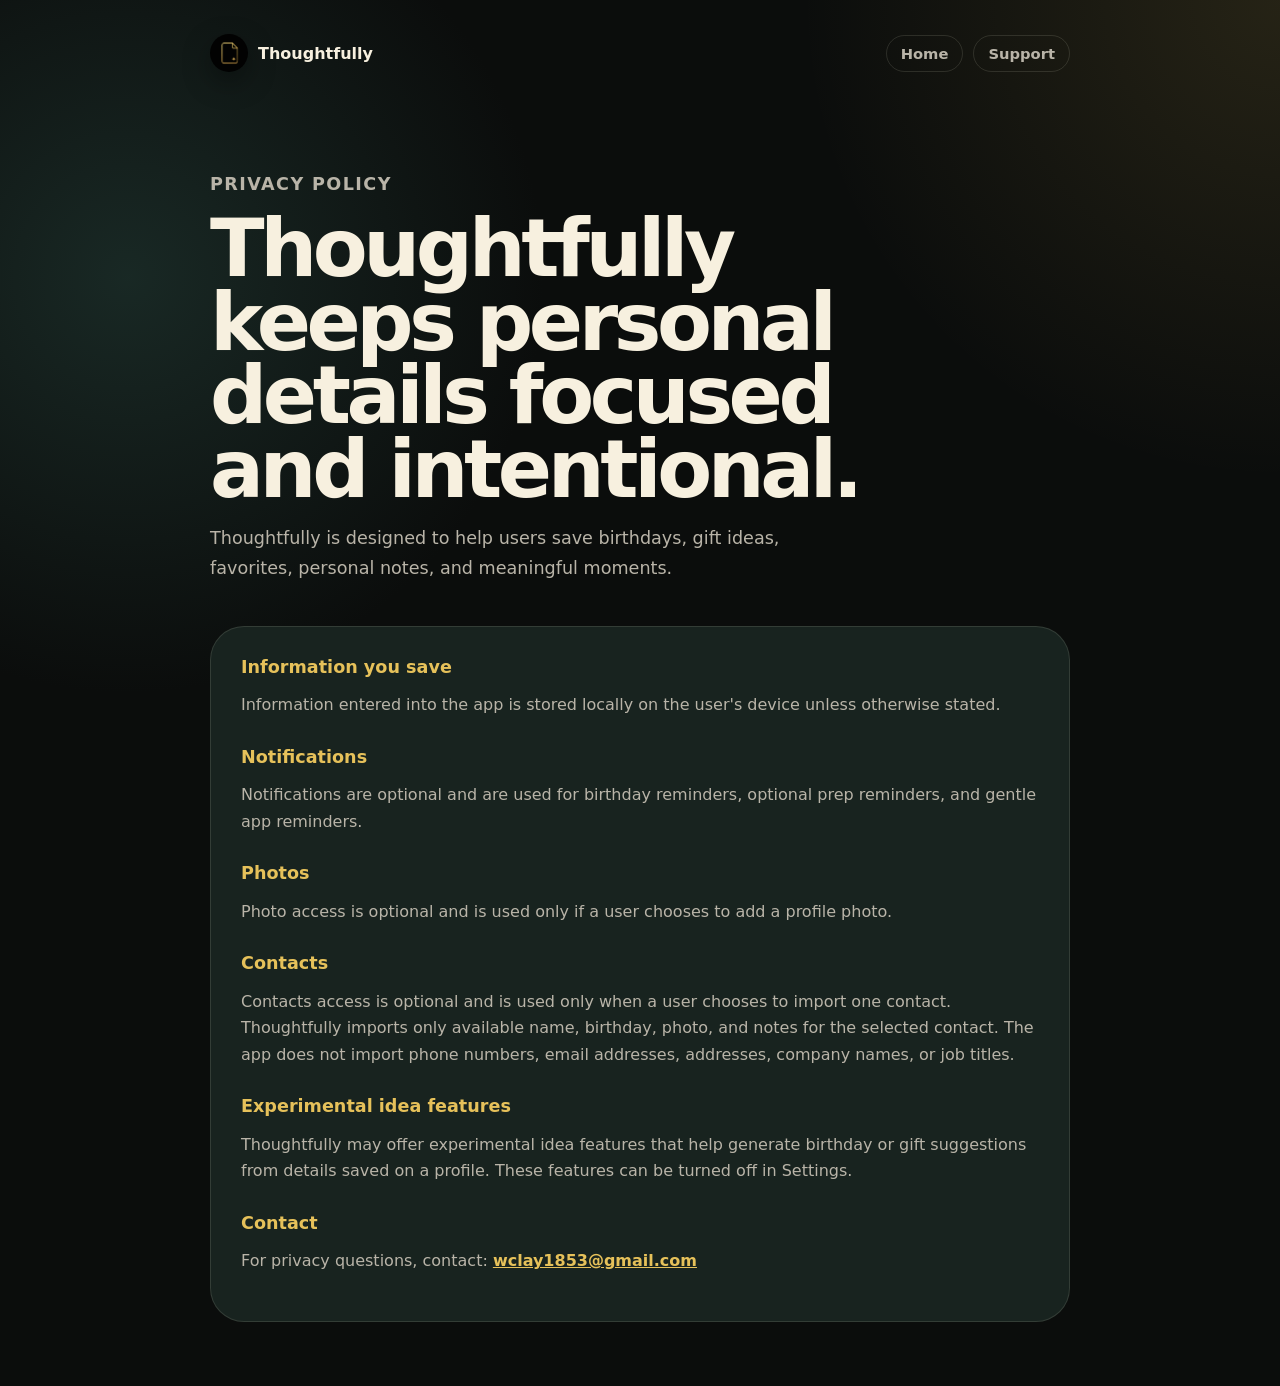
==== privacy.html @ 9b7741c2 "Refresh Thoughtfully support site" ====
<!DOCTYPE html>
<html lang="en">
  <head>
    <meta charset="utf-8" />
    <meta name="viewport" content="width=device-width, initial-scale=1" />
    <title>Thoughtfully Privacy Policy</title>
    <link rel="stylesheet" href="styles.css" />
  </head>
  <body>
    <main class="page-shell narrow">
      <nav class="top-nav" aria-label="Thoughtfully links">
        <a class="brand-mark" href="index.html" aria-label="Thoughtfully home">
          <img src="assets/thoughtfully-icon.png" alt="" />
          <span>Thoughtfully</span>
        </a>

        <div class="nav-links">
          <a href="index.html">Home</a>
          <a href="support.html">Support</a>
        </div>
      </nav>

      <section class="document-hero">
        <p class="eyebrow">Privacy Policy</p>
        <h1>Thoughtfully keeps personal details focused and intentional.</h1>
        <p>
          Thoughtfully is designed to help users save birthdays, gift ideas,
          favorites, personal notes, and meaningful moments.
        </p>
      </section>

      <section class="document-card">
        <h2>Information you save</h2>
        <p>
          Information entered into the app is stored locally on the user&apos;s
          device unless otherwise stated.
        </p>

        <h2>Notifications</h2>
        <p>
          Notifications are optional and are used for birthday reminders,
          optional prep reminders, and gentle app reminders.
        </p>

        <h2>Photos</h2>
        <p>
          Photo access is optional and is used only if a user chooses to add a
          profile photo.
        </p>

        <h2>Contacts</h2>
        <p>
          Contacts access is optional and is used only when a user chooses to
          import one contact. Thoughtfully imports only available name,
          birthday, photo, and notes for the selected contact. The app does not
          import phone numbers, email addresses, addresses, company names, or
          job titles.
        </p>

        <h2>Experimental idea features</h2>
        <p>
          Thoughtfully may offer experimental idea features that help generate
          birthday or gift suggestions from details saved on a profile. These
          features can be turned off in Settings.
        </p>

        <h2>Contact</h2>
        <p>
          For privacy questions, contact:
          <a href="mailto:wclay1853@gmail.com">wclay1853@gmail.com</a>
        </p>
      </section>
    </main>
  </body>
</html>
---- styles.css ----
:root {
  --background: #0b0d0c;
  --card: #111716;
  --raised: #18231f;
  --accent: #1e332e;
  --gold: #e6c15a;
  --gold-soft: #d8b85a;
  --text: #f7f0df;
  --muted: #b9b4a8;
  --border: rgba(247, 240, 223, 0.12);
  --shadow: rgba(0, 0, 0, 0.36);
}

* {
  box-sizing: border-box;
}

body {
  margin: 0;
  min-height: 100vh;
  font-family: Inter, ui-sans-serif, system-ui, -apple-system, BlinkMacSystemFont,
    "Segoe UI", sans-serif;
  color: var(--text);
  background:
    radial-gradient(circle at top right, rgba(230, 193, 90, 0.12), transparent 30rem),
    radial-gradient(circle at 10% 20%, rgba(30, 51, 46, 0.72), transparent 26rem),
    var(--background);
}

a {
  color: inherit;
}

.page-shell {
  width: min(1120px, calc(100% - 32px));
  margin: 0 auto;
  padding: 24px 0 64px;
}

.page-shell.narrow {
  width: min(860px, calc(100% - 32px));
}

.top-nav {
  display: flex;
  align-items: center;
  justify-content: space-between;
  gap: 20px;
  padding: 10px 0 44px;
}

.brand-mark {
  display: inline-flex;
  align-items: center;
  gap: 10px;
  text-decoration: none;
  font-weight: 800;
}

.brand-mark img {
  width: 38px;
  height: 38px;
  border-radius: 999px;
  box-shadow: 0 10px 28px var(--shadow);
}

.nav-links {
  display: flex;
  align-items: center;
  gap: 10px;
}

.nav-links a {
  border: 1px solid var(--border);
  border-radius: 999px;
  padding: 9px 14px;
  color: var(--muted);
  text-decoration: none;
  font-size: 0.92rem;
  font-weight: 700;
}

.hero {
  display: grid;
  grid-template-columns: minmax(0, 1fr) 360px;
  gap: 48px;
  align-items: center;
  min-height: 620px;
}

.eyebrow {
  margin: 0 0 12px;
  color: var(--gold);
  font-size: 0.78rem;
  font-weight: 900;
  letter-spacing: 0.08em;
  text-transform: uppercase;
}

h1,
h2,
p {
  margin-top: 0;
}

h1 {
  max-width: 680px;
  margin-bottom: 18px;
  font-size: clamp(3rem, 8vw, 6.8rem);
  line-height: 0.92;
  letter-spacing: -0.055em;
}

h2 {
  font-size: 1.1rem;
  line-height: 1.2;
}

.lede,
.document-hero p,
.quiet-panel p {
  max-width: 610px;
  color: var(--muted);
  font-size: 1.1rem;
  line-height: 1.7;
}

.hero-actions {
  display: flex;
  flex-wrap: wrap;
  gap: 12px;
  margin-top: 28px;
}

.button {
  border-radius: 999px;
  padding: 14px 18px;
  font-weight: 900;
  text-decoration: none;
}

.button.primary {
  background: var(--gold);
  color: #151a18;
}

.button.secondary {
  border: 1px solid var(--border);
  color: var(--text);
}

.phone-card {
  position: relative;
  border: 1px solid var(--border);
  border-radius: 42px;
  padding: 22px;
  background:
    linear-gradient(155deg, rgba(255, 255, 255, 0.08), transparent),
    var(--card);
  box-shadow: 0 30px 70px var(--shadow);
}

.phone-card::before {
  content: "";
  position: absolute;
  inset: -18px;
  z-index: -1;
  border-radius: 56px;
  background: rgba(30, 51, 46, 0.7);
}

.phone-top {
  display: flex;
  align-items: center;
  gap: 12px;
  margin-bottom: 28px;
}

.phone-top img {
  width: 54px;
  height: 54px;
  border-radius: 999px;
}

.phone-top p {
  margin-bottom: 2px;
  color: var(--gold);
  font-weight: 900;
}

.phone-top span,
.glance-card p,
.glance-grid span {
  color: var(--muted);
}

.glance-card,
.glance-grid div,
.quiet-panel,
.document-card,
.support-card {
  border: 1px solid var(--border);
  background: var(--raised);
}

.glance-card {
  border-radius: 30px;
  padding: 20px;
  margin-bottom: 14px;
}

.mini-label {
  display: block;
  margin-bottom: 8px;
  color: var(--gold);
  font-size: 0.74rem;
  font-weight: 900;
  text-transform: uppercase;
}

.glance-card strong {
  display: block;
  margin-bottom: 6px;
  font-size: 1.35rem;
}

.glance-grid {
  display: grid;
  grid-template-columns: 1fr 1fr;
  gap: 12px;
}

.glance-grid div {
  min-height: 118px;
  border-radius: 26px;
  padding: 16px;
}

.glance-grid span {
  display: block;
  margin-bottom: 10px;
  font-size: 0.8rem;
}

.glance-grid strong {
  color: var(--text);
}

.feature-band {
  display: grid;
  grid-template-columns: repeat(3, 1fr);
  gap: 14px;
  margin: 30px 0 14px;
}

.feature-band article {
  border: 1px solid var(--border);
  border-radius: 30px;
  padding: 24px;
  background: rgba(17, 23, 22, 0.72);
}

.feature-band p,
.support-card p,
.document-card p {
  color: var(--muted);
  line-height: 1.65;
}

.feature-icon {
  display: inline-flex;
  align-items: center;
  justify-content: center;
  width: 38px;
  height: 38px;
  margin-bottom: 18px;
  border-radius: 999px;
  background: var(--accent);
  color: var(--gold);
  font-size: 0.78rem;
  font-weight: 900;
}

.quiet-panel,
.document-card,
.support-card {
  border-radius: 34px;
  padding: 30px;
}

.document-hero {
  padding: 54px 0 24px;
}

.document-hero h1 {
  font-size: clamp(2.5rem, 7vw, 5rem);
}

.document-card h2 {
  margin-top: 28px;
  color: var(--gold);
}

.document-card h2:first-child {
  margin-top: 0;
}

.document-card a,
.support-card a {
  color: var(--gold);
  font-weight: 900;
}

.support-grid {
  display: grid;
  gap: 14px;
}

@media (max-width: 820px) {
  .top-nav {
    align-items: flex-start;
    flex-direction: column;
    padding-bottom: 28px;
  }

  .hero {
    grid-template-columns: 1fr;
    gap: 32px;
    min-height: auto;
  }

  .phone-card {
    max-width: 390px;
  }

  .feature-band {
    grid-template-columns: 1fr;
  }
}
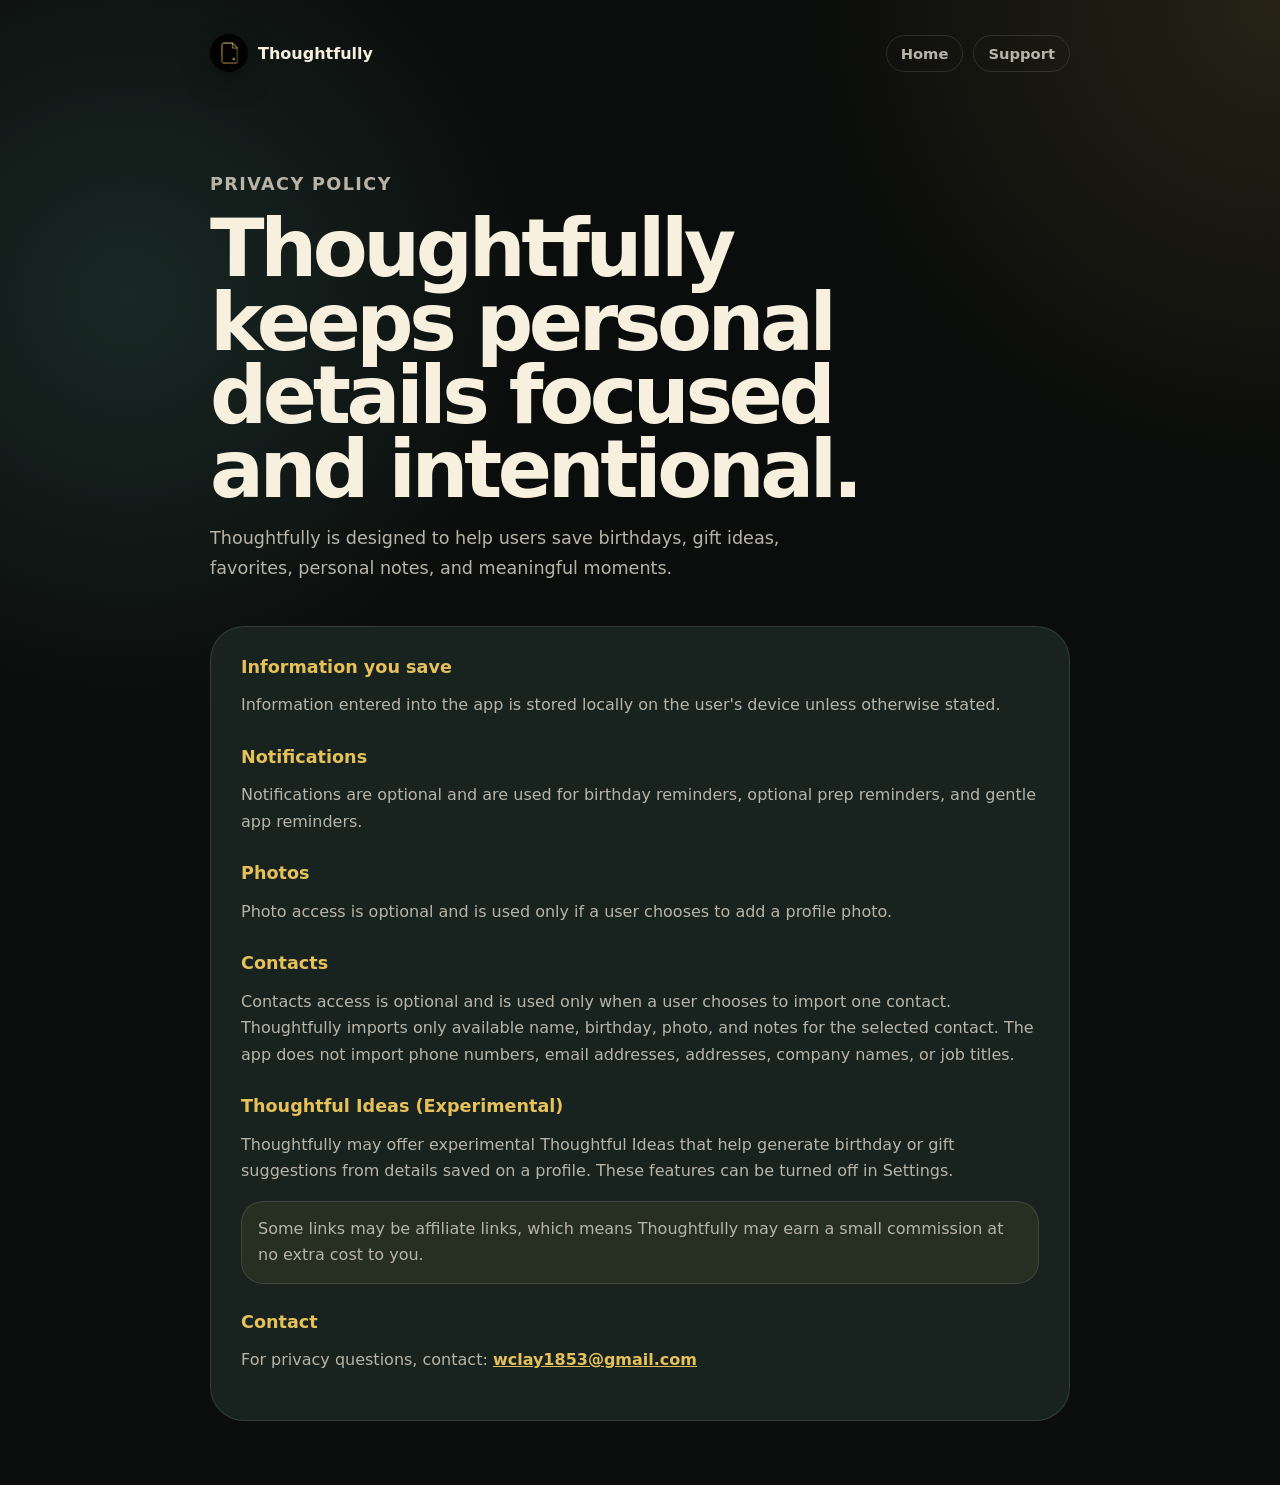
==== commit 26e366ca: "Add affiliate disclosure to support site" ====
--- a/privacy.html
+++ b/privacy.html
@@ -57,11 +57,15 @@
           job titles.
         </p>
 
-        <h2>Experimental idea features</h2>
+        <h2>Thoughtful Ideas (Experimental)</h2>
         <p>
-          Thoughtfully may offer experimental idea features that help generate
-          birthday or gift suggestions from details saved on a profile. These
-          features can be turned off in Settings.
+          Thoughtfully may offer experimental Thoughtful Ideas that help
+          generate birthday or gift suggestions from details saved on a profile.
+          These features can be turned off in Settings.
+        </p>
+        <p class="disclosure-note">
+          Some links may be affiliate links, which means Thoughtfully may earn a
+          small commission at no extra cost to you.
         </p>
 
         <h2>Contact</h2>
--- a/styles.css
+++ b/styles.css
@@ -311,6 +311,21 @@
   font-weight: 900;
 }
 
+.disclosure-note,
+.support-disclosure {
+  border: 1px solid var(--border);
+  border-radius: 22px;
+  padding: 14px 16px;
+  background: rgba(230, 193, 90, 0.07);
+  color: var(--muted);
+}
+
+.support-disclosure {
+  margin: 16px 0 0;
+  font-size: 0.94rem;
+  line-height: 1.65;
+}
+
 .support-grid {
   display: grid;
   gap: 14px;
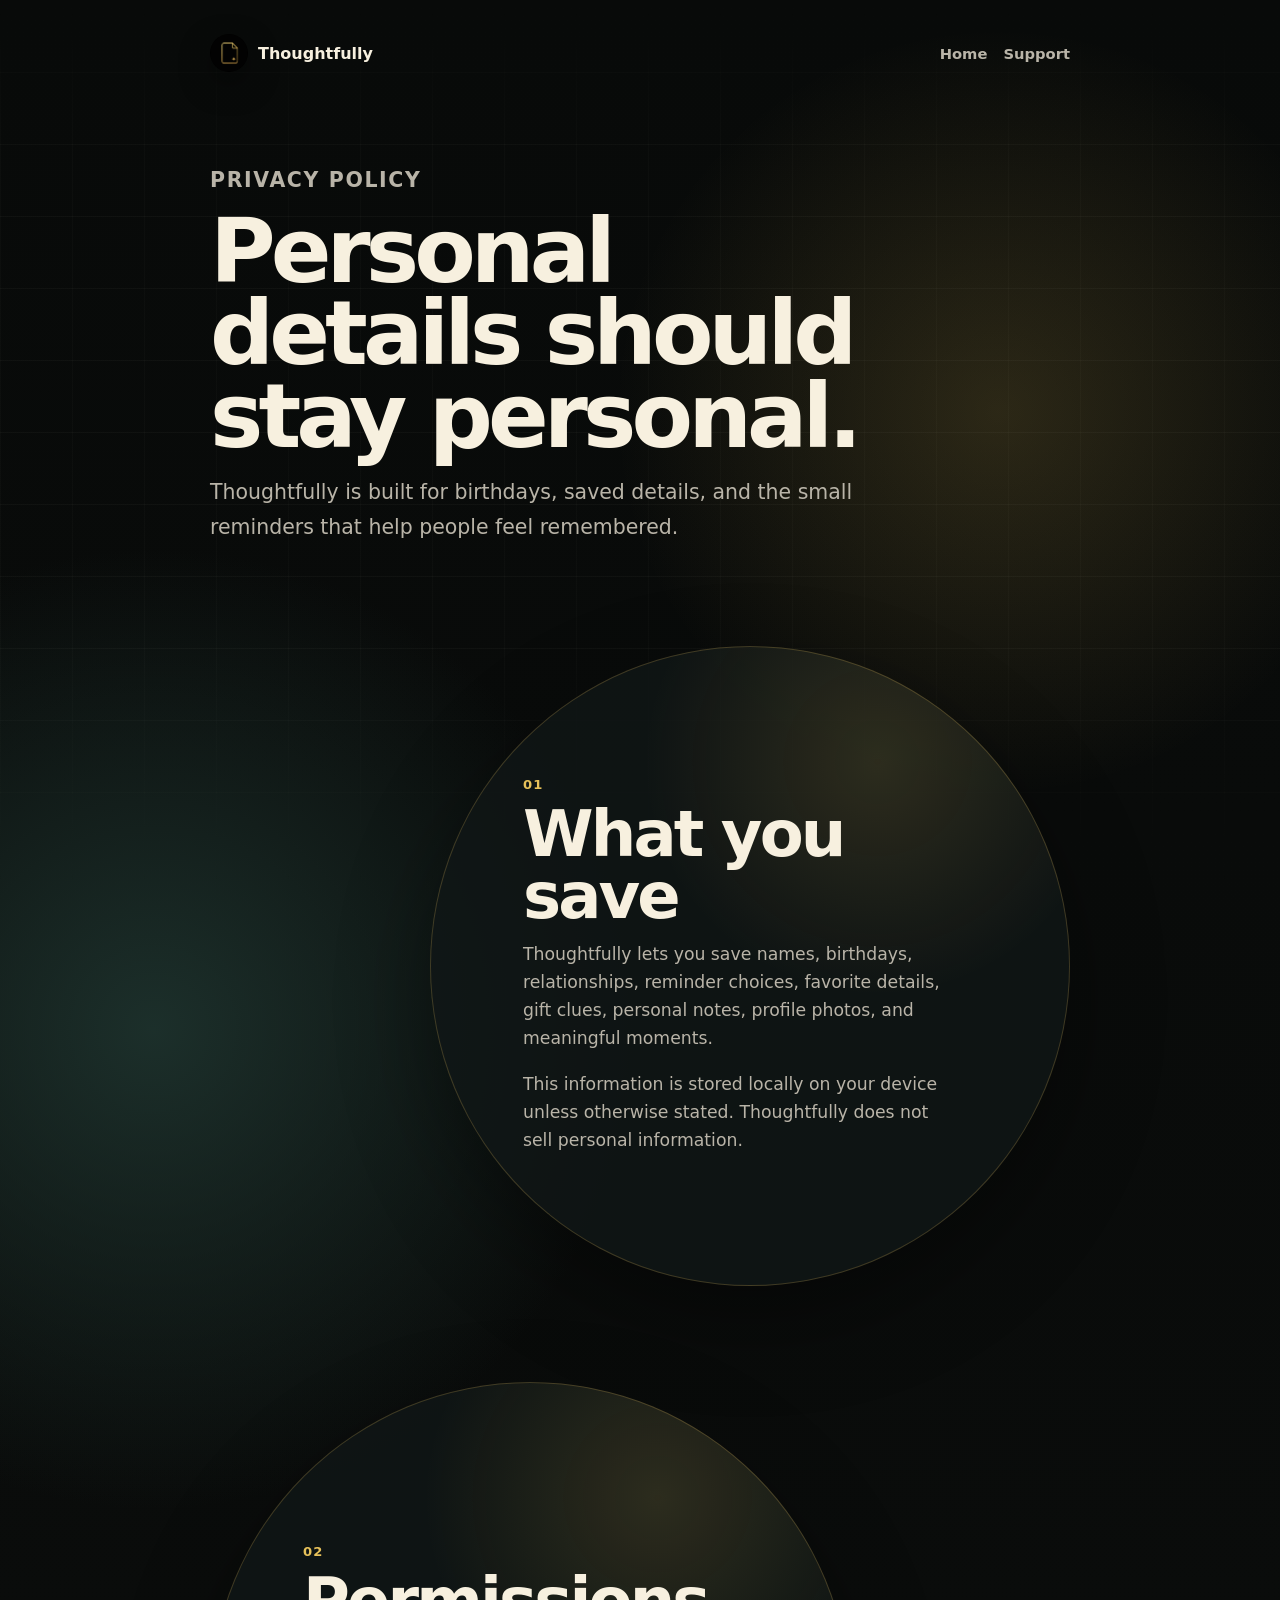
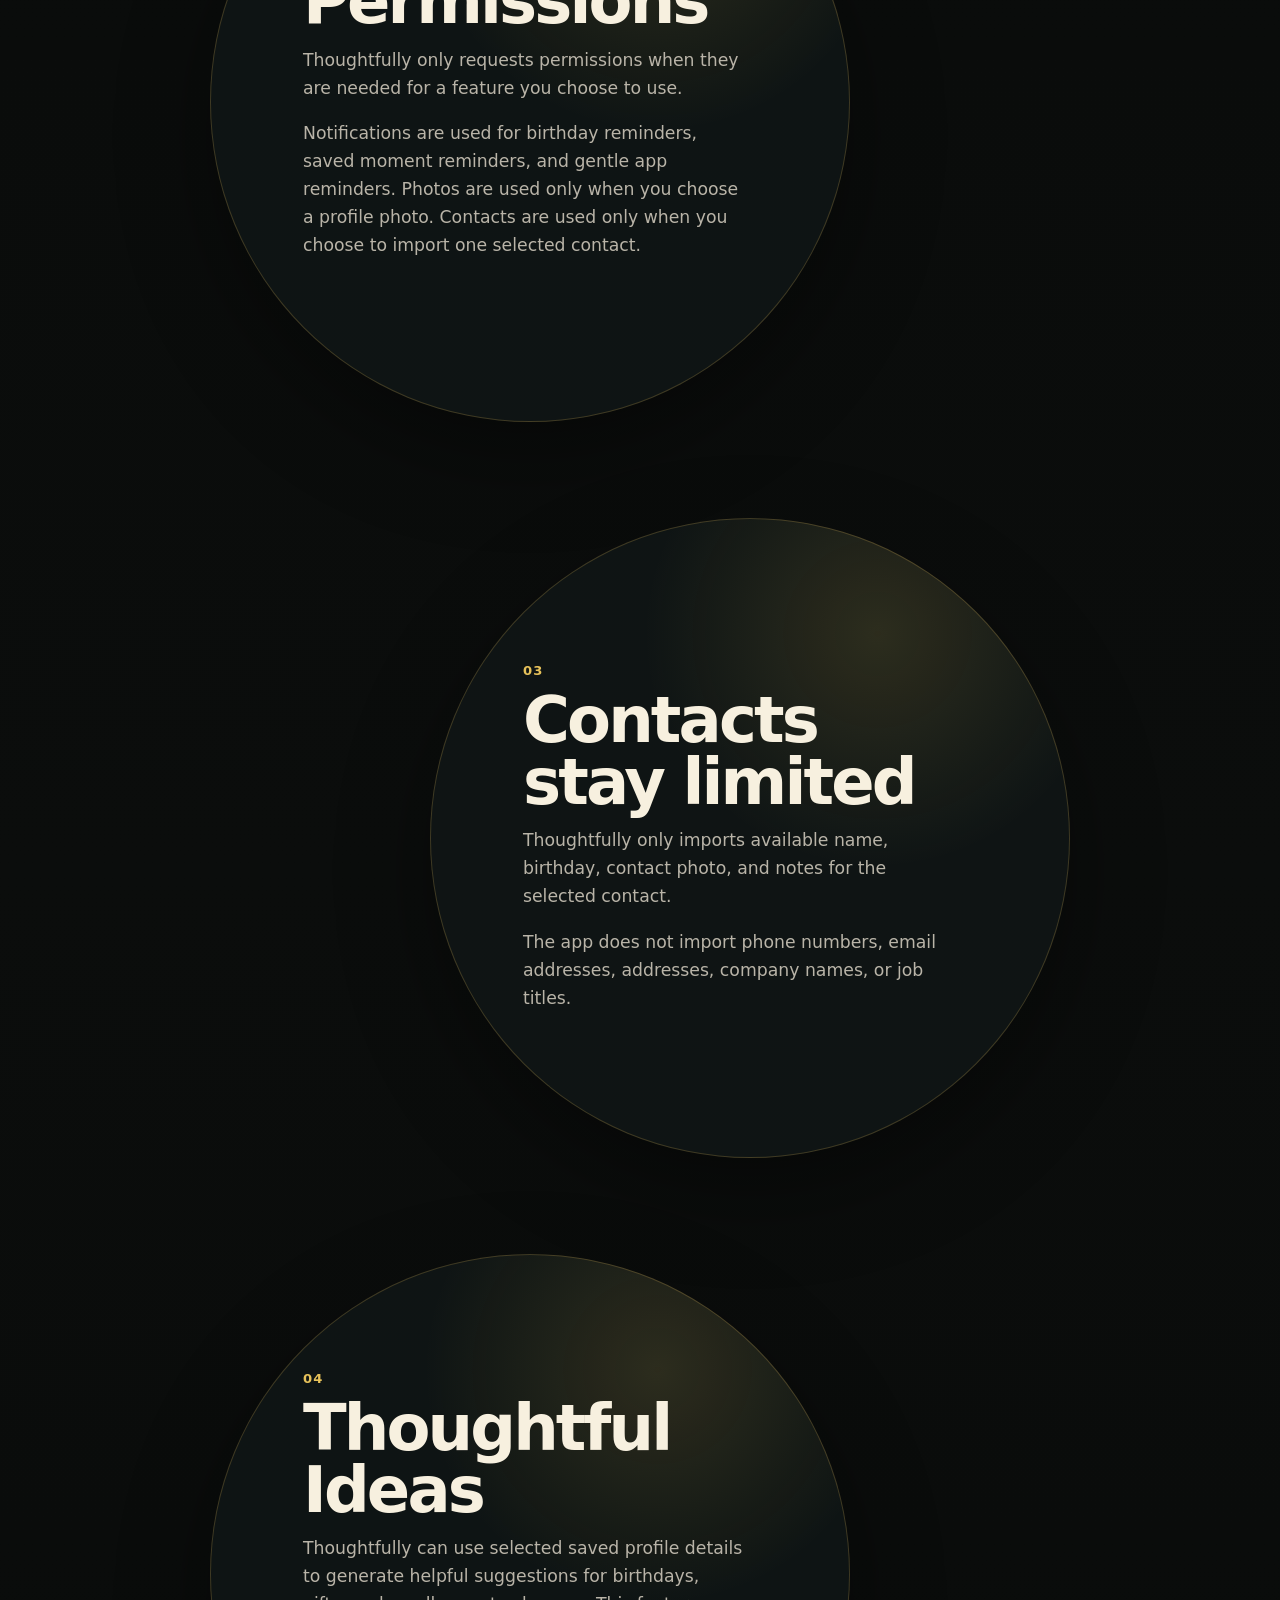
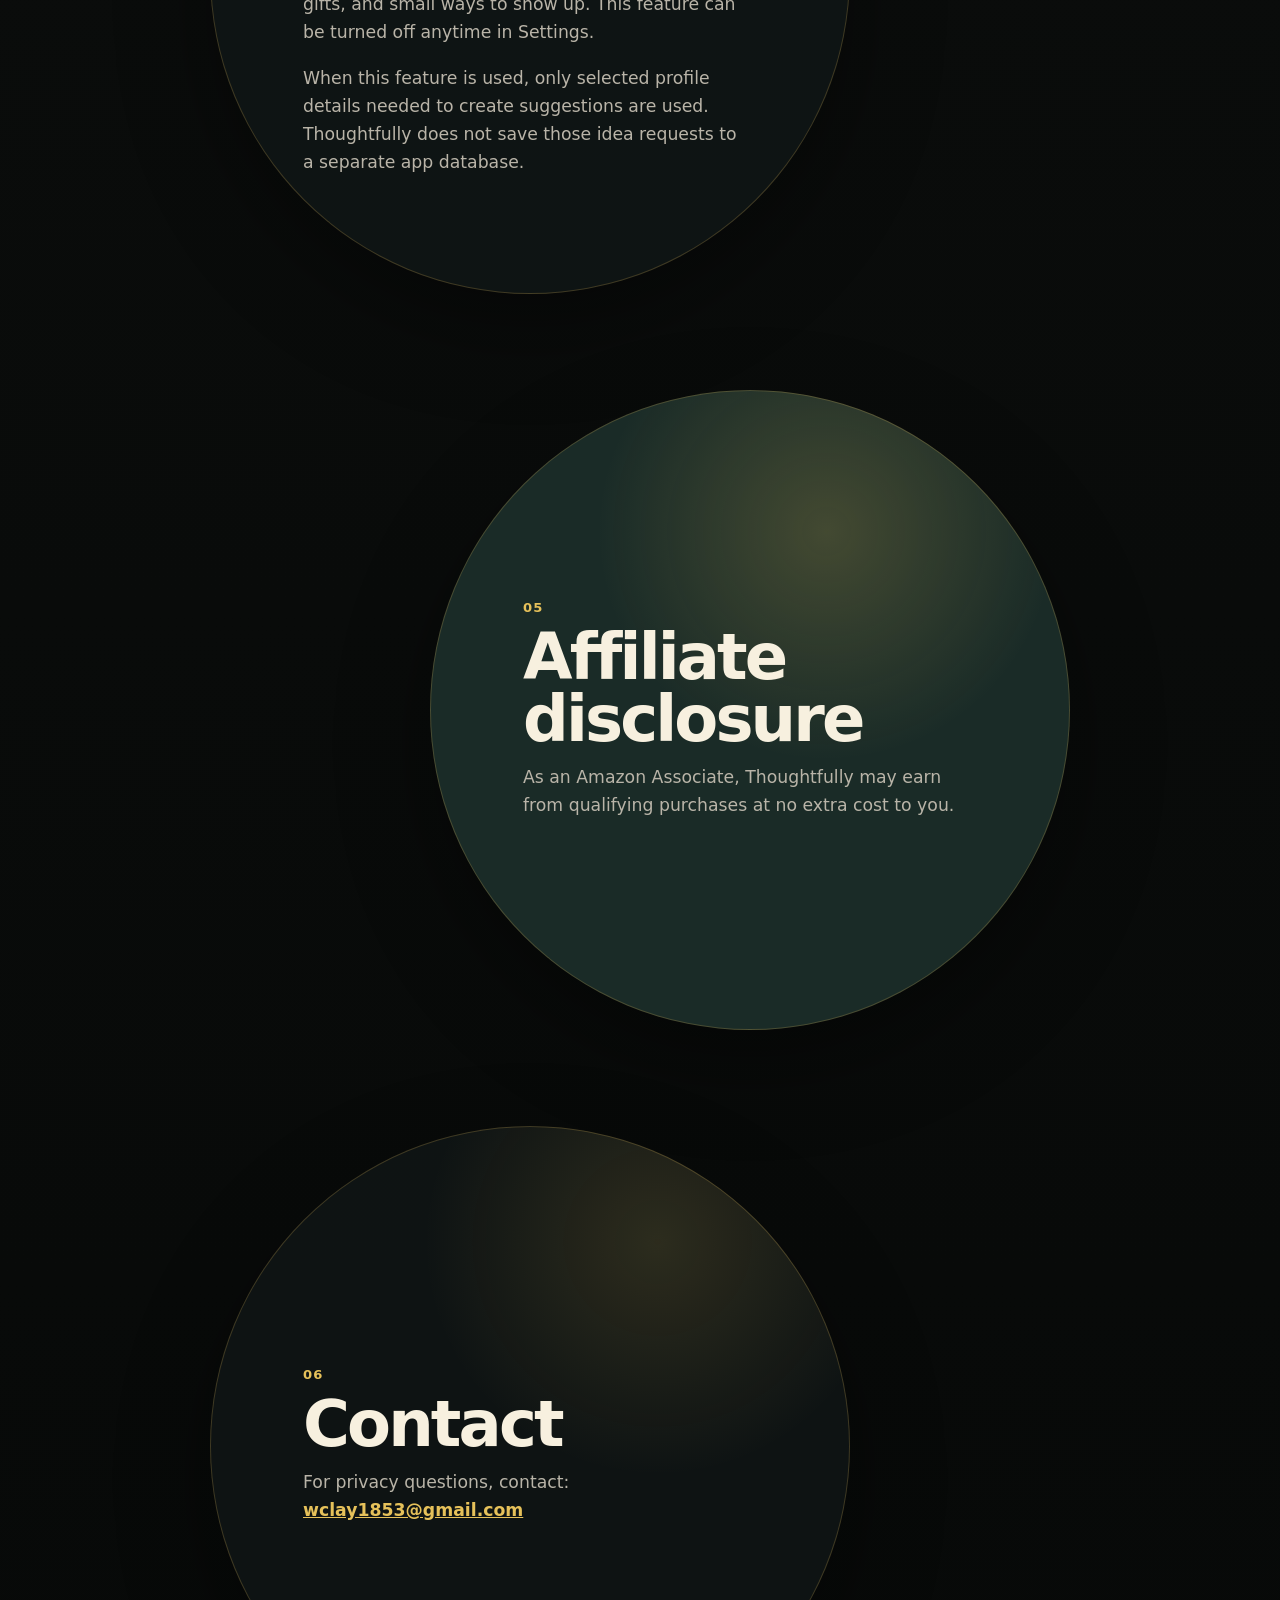
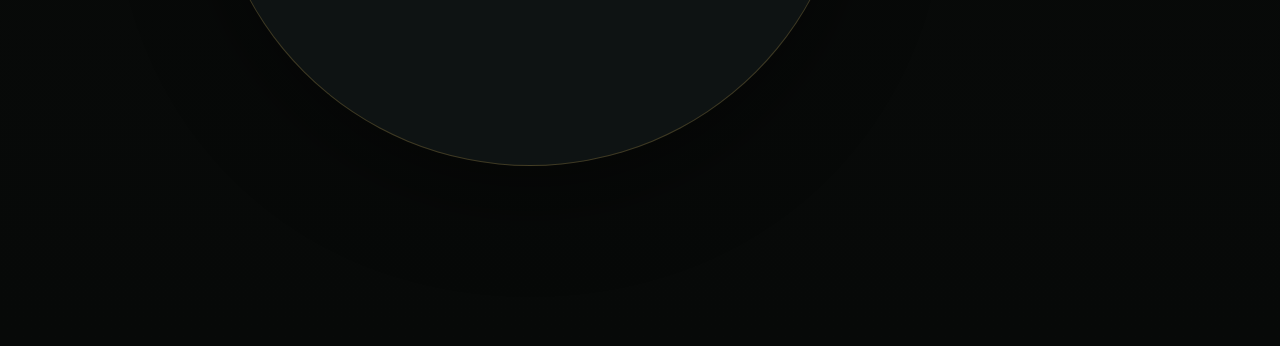
==== commit 62652b54: "Refine Thoughtfully website story" ====
--- a/privacy.html
+++ b/privacy.html
@@ -6,8 +6,9 @@
     <title>Thoughtfully Privacy Policy</title>
     <link rel="stylesheet" href="styles.css" />
   </head>
+
   <body>
-    <main class="page-shell narrow">
+    <main class="page-shell narrow privacy-page">
       <nav class="top-nav" aria-label="Thoughtfully links">
         <a class="brand-mark" href="index.html" aria-label="Thoughtfully home">
           <img src="assets/thoughtfully-icon.png" alt="" />
@@ -20,59 +21,90 @@
         </div>
       </nav>
 
-      <section class="document-hero">
+      <section class="document-hero privacy-hero">
         <p class="eyebrow">Privacy Policy</p>
-        <h1>Thoughtfully keeps personal details focused and intentional.</h1>
+        <h1>Personal details should stay personal.</h1>
         <p>
-          Thoughtfully is designed to help users save birthdays, gift ideas,
-          favorites, personal notes, and meaningful moments.
+          Thoughtfully is built for birthdays, saved details, and the small
+          reminders that help people feel remembered.
         </p>
       </section>
 
-      <section class="document-card">
-        <h2>Information you save</h2>
-        <p>
-          Information entered into the app is stored locally on the user&apos;s
-          device unless otherwise stated.
-        </p>
+      <section class="privacy-bubble-story" aria-label="Thoughtfully privacy details">
+        <article class="privacy-bubble">
+          <span>01</span>
+          <h2>What you save</h2>
+          <p>
+            Thoughtfully lets you save names, birthdays, relationships, reminder
+            choices, favorite details, gift clues, personal notes, profile
+            photos, and meaningful moments.
+          </p>
+          <p>
+            This information is stored locally on your device unless otherwise
+            stated. Thoughtfully does not sell personal information.
+          </p>
+        </article>
 
-        <h2>Notifications</h2>
-        <p>
-          Notifications are optional and are used for birthday reminders,
-          optional prep reminders, and gentle app reminders.
-        </p>
+        <article class="privacy-bubble">
+          <span>02</span>
+          <h2>Permissions</h2>
+          <p>
+            Thoughtfully only requests permissions when they are needed for a
+            feature you choose to use.
+          </p>
+          <p>
+            Notifications are used for birthday reminders, saved moment
+            reminders, and gentle app reminders. Photos are used only when you
+            choose a profile photo. Contacts are used only when you choose to
+            import one selected contact.
+          </p>
+        </article>
 
-        <h2>Photos</h2>
-        <p>
-          Photo access is optional and is used only if a user chooses to add a
-          profile photo.
-        </p>
+        <article class="privacy-bubble">
+          <span>03</span>
+          <h2>Contacts stay limited</h2>
+          <p>
+            Thoughtfully only imports available name, birthday, contact photo,
+            and notes for the selected contact.
+          </p>
+          <p>
+            The app does not import phone numbers, email addresses, addresses,
+            company names, or job titles.
+          </p>
+        </article>
 
-        <h2>Contacts</h2>
-        <p>
-          Contacts access is optional and is used only when a user chooses to
-          import one contact. Thoughtfully imports only available name,
-          birthday, photo, and notes for the selected contact. The app does not
-          import phone numbers, email addresses, addresses, company names, or
-          job titles.
-        </p>
+        <article class="privacy-bubble">
+          <span>04</span>
+          <h2>Thoughtful Ideas</h2>
+          <p>
+            Thoughtfully can use selected saved profile details to generate
+            helpful suggestions for birthdays, gifts, and small ways to show up.
+            This feature can be turned off anytime in Settings.
+          </p>
+          <p>
+            When this feature is used, only selected profile details needed to
+            create suggestions are used. Thoughtfully does not save those idea
+            requests to a separate app database.
+          </p>
+        </article>
 
-        <h2>Thoughtful Ideas (Experimental)</h2>
-        <p>
-          Thoughtfully may offer experimental Thoughtful Ideas that help
-          generate birthday or gift suggestions from details saved on a profile.
-          These features can be turned off in Settings.
-        </p>
-        <p class="disclosure-note">
-          Some links may be affiliate links, which means Thoughtfully may earn a
-          small commission at no extra cost to you.
-        </p>
+        <article class="privacy-bubble disclosure-bubble">
+          <span>05</span>
+          <h2>Affiliate disclosure</h2>
+          <p>
+            As an Amazon Associate, Thoughtfully may earn from qualifying
+            purchases at no extra cost to you.
+          </p>
+        </article>
 
-        <h2>Contact</h2>
-        <p>
-          For privacy questions, contact:
-          <a href="mailto:wclay1853@gmail.com">wclay1853@gmail.com</a>
-        </p>
+        <article class="privacy-bubble">
+          <span>06</span>
+          <h2>Contact</h2>
+          <p>
+            For privacy questions, contact:
+            <a href="mailto:wclay1853@gmail.com">wclay1853@gmail.com</a>
+          </p>
+        </article>
       </section>
     </main>
   </body>
--- a/styles.css
+++ b/styles.css
@@ -8,11 +8,16 @@
   --text: #f7f0df;
   --muted: #b9b4a8;
   --border: rgba(247, 240, 223, 0.12);
-  --shadow: rgba(0, 0, 0, 0.36);
+  --line: rgba(230, 193, 90, 0.22);
+  --shadow: rgba(0, 0, 0, 0.38);
 }
 
 * {
   box-sizing: border-box;
+}
+
+html {
+  scroll-behavior: smooth;
 }
 
 body {
@@ -22,19 +27,33 @@
     "Segoe UI", sans-serif;
   color: var(--text);
   background:
-    radial-gradient(circle at top right, rgba(230, 193, 90, 0.12), transparent 30rem),
-    radial-gradient(circle at 10% 20%, rgba(30, 51, 46, 0.72), transparent 26rem),
-    var(--background);
+    radial-gradient(circle at 78% 8%, rgba(230, 193, 90, 0.16), transparent 24rem),
+    radial-gradient(circle at 12% 20%, rgba(30, 51, 46, 0.9), transparent 30rem),
+    linear-gradient(180deg, #080a09 0%, var(--background) 48%, #070908 100%);
+}
+
+body::before {
+  content: "";
+  position: fixed;
+  inset: 0;
+  z-index: -1;
+  pointer-events: none;
+  background-image:
+    linear-gradient(rgba(247, 240, 223, 0.035) 1px, transparent 1px),
+    linear-gradient(90deg, rgba(247, 240, 223, 0.025) 1px, transparent 1px);
+  background-size: 72px 72px;
+  mask-image: linear-gradient(to bottom, transparent, black 18%, black 72%, transparent);
 }
 
 a {
   color: inherit;
 }
 
+.site-story,
 .page-shell {
-  width: min(1120px, calc(100% - 32px));
+  width: min(1160px, calc(100% - 32px));
   margin: 0 auto;
-  padding: 24px 0 64px;
+  padding: 24px 0 72px;
 }
 
 .page-shell.narrow {
@@ -42,11 +61,13 @@
 }
 
 .top-nav {
+  position: relative;
+  z-index: 5;
   display: flex;
   align-items: center;
   justify-content: space-between;
   gap: 20px;
-  padding: 10px 0 44px;
+  padding: 10px 0 34px;
 }
 
 .brand-mark {
@@ -54,47 +75,48 @@
   align-items: center;
   gap: 10px;
   text-decoration: none;
-  font-weight: 800;
+  font-weight: 900;
 }
 
 .brand-mark img {
   width: 38px;
   height: 38px;
   border-radius: 999px;
-  box-shadow: 0 10px 28px var(--shadow);
+  box-shadow: 0 12px 32px var(--shadow);
 }
 
 .nav-links {
   display: flex;
   align-items: center;
-  gap: 10px;
+  gap: 16px;
 }
 
 .nav-links a {
-  border: 1px solid var(--border);
-  border-radius: 999px;
-  padding: 9px 14px;
   color: var(--muted);
   text-decoration: none;
   font-size: 0.92rem;
-  font-weight: 700;
-}
-
-.hero {
-  display: grid;
-  grid-template-columns: minmax(0, 1fr) 360px;
-  gap: 48px;
-  align-items: center;
-  min-height: 620px;
-}
-
-.eyebrow {
-  margin: 0 0 12px;
-  color: var(--gold);
-  font-size: 0.78rem;
-  font-weight: 900;
-  letter-spacing: 0.08em;
-  text-transform: uppercase;
+  font-weight: 800;
+}
+
+.nav-links a:hover {
+  color: var(--gold);
+}
+
+.button {
+  border-radius: 999px;
+  padding: 14px 18px;
+  font-weight: 900;
+  text-decoration: none;
+}
+
+.button.primary {
+  background: var(--gold);
+  color: #151a18;
+}
+
+.button.secondary {
+  border: 1px solid var(--border);
+  color: var(--text);
 }
 
 h1,
@@ -103,61 +125,133 @@
   margin-top: 0;
 }
 
+.eyebrow {
+  margin: 0 0 12px;
+  color: var(--gold);
+  font-size: 0.78rem;
+  font-weight: 900;
+  letter-spacing: 0.08em;
+  text-transform: uppercase;
+}
+
+.cinematic-hero {
+  position: relative;
+  display: grid;
+  min-height: 78vh;
+  align-items: center;
+  padding: 24px 0 88px;
+  overflow: hidden;
+}
+
+.hero-copy {
+  position: relative;
+  z-index: 2;
+  width: min(790px, 100%);
+}
+
 h1 {
-  max-width: 680px;
-  margin-bottom: 18px;
-  font-size: clamp(3rem, 8vw, 6.8rem);
-  line-height: 0.92;
-  letter-spacing: -0.055em;
-}
-
-h2 {
-  font-size: 1.1rem;
-  line-height: 1.2;
+  max-width: 780px;
+  margin-bottom: 20px;
+  font-size: clamp(4rem, 11vw, 9.8rem);
+  line-height: 0.86;
+  letter-spacing: -0.06em;
 }
 
 .lede,
 .document-hero p,
 .quiet-panel p {
-  max-width: 610px;
-  color: var(--muted);
-  font-size: 1.1rem;
+  max-width: 650px;
+  color: var(--muted);
+  font-size: clamp(1.05rem, 2vw, 1.28rem);
   line-height: 1.7;
 }
 
-.hero-actions {
+.hero-orbit {
+  position: absolute;
+  right: max(-80px, -5vw);
+  bottom: 10%;
+  width: min(460px, 54vw);
+  aspect-ratio: 1;
+  border: 1px solid var(--line);
+  border-radius: 999px;
+  opacity: 0.78;
+}
+
+.hero-orbit span {
+  position: absolute;
+  border-radius: 999px;
+  border: 1px solid var(--line);
+}
+
+.hero-orbit span:nth-child(1) {
+  inset: 12%;
+}
+
+.hero-orbit span:nth-child(2) {
+  inset: 28%;
+  background: rgba(30, 51, 46, 0.34);
+}
+
+.hero-orbit span:nth-child(3) {
+  width: 8px;
+  height: 8px;
+  right: 18%;
+  top: 29%;
+  border: 0;
+  background: var(--gold);
+  box-shadow: 0 0 34px rgba(230, 193, 90, 0.85);
+}
+
+.scroll-story {
+  display: grid;
+  grid-template-columns: minmax(0, 1fr) minmax(280px, 380px);
+  gap: clamp(34px, 8vw, 100px);
+  align-items: start;
+  min-height: 112vh;
+  padding: 12vh 0;
+}
+
+.story-copy {
+  position: sticky;
+  top: 112px;
+  padding-top: 24px;
+}
+
+.story-copy h2,
+.quiet-panel h2,
+.document-hero h1 {
+  max-width: 720px;
+  margin-bottom: 18px;
+  font-size: clamp(2.7rem, 7vw, 6.4rem);
+  line-height: 0.92;
+  letter-spacing: -0.055em;
+}
+
+.story-copy p,
+.large-line p {
+  color: var(--muted);
+  font-size: clamp(1.1rem, 2.5vw, 1.55rem);
+  line-height: 1.65;
+}
+
+.phone-stage {
+  position: sticky;
+  top: 96px;
   display: flex;
-  flex-wrap: wrap;
-  gap: 12px;
-  margin-top: 28px;
-}
-
-.button {
-  border-radius: 999px;
-  padding: 14px 18px;
-  font-weight: 900;
-  text-decoration: none;
-}
-
-.button.primary {
-  background: var(--gold);
-  color: #151a18;
-}
-
-.button.secondary {
-  border: 1px solid var(--border);
-  color: var(--text);
+  justify-content: center;
+  padding: 24px 0;
 }
 
 .phone-card {
   position: relative;
+  width: min(340px, 100%);
   border: 1px solid var(--border);
-  border-radius: 42px;
-  padding: 22px;
+  border-radius: 38px;
+  padding: 18px;
   background:
     linear-gradient(155deg, rgba(255, 255, 255, 0.08), transparent),
     var(--card);
-  box-shadow: 0 30px 70px var(--shadow);
+  box-shadow: 0 34px 80px var(--shadow);
 }
 
 .phone-card::before {
@@ -165,26 +259,29 @@
   position: absolute;
   inset: -18px;
   z-index: -1;
-  border-radius: 56px;
-  background: rgba(30, 51, 46, 0.7);
+  border-radius: 52px;
+  background:
+    linear-gradient(140deg, rgba(230, 193, 90, 0.16), transparent 42%),
+    rgba(30, 51, 46, 0.74);
 }
 
 .phone-top {
   display: flex;
   align-items: center;
-  gap: 12px;
-  margin-bottom: 28px;
+  gap: 10px;
+  margin-bottom: 16px;
 }
 
 .phone-top img {
-  width: 54px;
-  height: 54px;
+  width: 44px;
+  height: 44px;
   border-radius: 999px;
 }
 
 .phone-top p {
-  margin-bottom: 2px;
-  color: var(--gold);
+  margin-bottom: 1px;
+  color: var(--gold);
+  font-size: 0.98rem;
   font-weight: 900;
 }
 
@@ -194,77 +291,277 @@
   color: var(--muted);
 }
 
+.phone-top span {
+  font-size: 0.9rem;
+}
+
 .glance-card,
-.glance-grid div,
-.quiet-panel,
+.glance-grid > div {
+  border: 1px solid var(--border);
+  background: var(--raised);
+}
+
+.glance-card {
+  border-radius: 24px;
+  padding: 16px 18px;
+  margin-bottom: 10px;
+}
+
+.mini-label {
+  display: block;
+  margin-bottom: 6px;
+  color: var(--gold);
+  font-size: 0.68rem;
+  font-weight: 900;
+  text-transform: uppercase;
+}
+
+.glance-card strong {
+  display: block;
+  margin-bottom: 4px;
+  color: var(--text);
+  font-size: 1.18rem;
+  font-weight: 900;
+  line-height: 1.18;
+}
+
+.glance-card p {
+  margin-bottom: 0;
+  color: var(--muted);
+  font-size: 0.9rem;
+  line-height: 1.35;
+}
+
+.glance-grid {
+  display: grid;
+  grid-template-columns: 1fr 1fr;
+  gap: 10px;
+  margin-bottom: 10px;
+}
+
+.glance-grid > div {
+  min-height: auto;
+  border-radius: 22px;
+  padding: 14px;
+}
+
+.detail-label {
+  display: block;
+  margin-bottom: 8px;
+  color: var(--text);
+  font-size: 0.78rem;
+  font-weight: 900;
+}
+
+.mini-detail-list {
+  display: grid;
+  gap: 4px;
+  margin-top: 6px;
+}
+
+.mini-detail-list p {
+  margin: 0;
+  color: var(--muted);
+  font-size: 0.86rem;
+  font-weight: 500;
+  line-height: 1.24;
+}
+
+.idea-card {
+  margin-bottom: 0;
+}
+
+.large-line {
+  min-height: 78vh;
+  display: grid;
+  align-items: center;
+  border-top: 1px solid var(--line);
+  border-bottom: 1px solid var(--line);
+}
+
+.large-line p {
+  max-width: 980px;
+  margin: 0 auto;
+  color: var(--text);
+  font-size: clamp(2.5rem, 7vw, 6.8rem);
+  font-weight: 900;
+  line-height: 0.98;
+  letter-spacing: -0.055em;
+  text-align: center;
+}
+
+.gesture-flow {
+  padding: 18vh 0 10vh;
+}
+
+.gesture-step {
+  display: grid;
+  grid-template-columns: 72px minmax(0, 1fr);
+  gap: clamp(18px, 5vw, 60px);
+  align-items: baseline;
+  padding: 34px 0;
+  border-bottom: 1px solid var(--line);
+}
+
+.gesture-step:first-child {
+  border-top: 1px solid var(--line);
+}
+
+.gesture-step span {
+  color: var(--gold);
+  font-size: 0.88rem;
+  font-weight: 900;
+  letter-spacing: 0.08em;
+}
+
+.gesture-step p {
+  margin: 0;
+  max-width: 820px;
+  color: var(--text);
+  font-size: clamp(2rem, 5vw, 4.6rem);
+  font-weight: 900;
+  line-height: 1.02;
+  letter-spacing: -0.045em;
+}
+
+.home-footer {
+  display: flex;
+  flex-wrap: wrap;
+  justify-content: center;
+  gap: 12px;
+  padding: 0 0 6vh;
+}
+
+.document-hero {
+  padding: 54px 0 24px;
+}
+
+.privacy-page {
+  width: min(980px, calc(100% - 32px));
+}
+
+.privacy-hero {
+  min-height: 54vh;
+  display: grid;
+  align-content: center;
+}
+
+.privacy-bubble-story {
+  display: grid;
+  gap: clamp(24px, 8vw, 96px);
+  padding: 6vh 0 12vh;
+}
+
+.privacy-bubble {
+  position: sticky;
+  top: 96px;
+  width: min(640px, 100%);
+  min-height: min(640px, calc(100vw - 32px));
+  margin: 0 auto;
+  border: 1px solid var(--line);
+  border-radius: 999px;
+  display: flex;
+  flex-direction: column;
+  justify-content: center;
+  padding: clamp(38px, 8vw, 92px);
+  background:
+    radial-gradient(circle at 70% 18%, rgba(230, 193, 90, 0.14), transparent 34%),
+    rgba(17, 23, 22, 0.82);
+  box-shadow: 0 34px 90px var(--shadow);
+}
+
+.privacy-bubble:nth-child(even) {
+  margin-left: 0;
+}
+
+.privacy-bubble:nth-child(odd) {
+  margin-right: 0;
+}
+
+.privacy-bubble span {
+  color: var(--gold);
+  font-size: 0.82rem;
+  font-weight: 900;
+  letter-spacing: 0.08em;
+}
+
+.privacy-bubble h2 {
+  max-width: 430px;
+  margin: 12px 0 14px;
+  color: var(--text);
+  font-size: clamp(2rem, 5vw, 4rem);
+  line-height: 0.96;
+  letter-spacing: -0.045em;
+}
+
+.privacy-bubble p {
+  max-width: 440px;
+  color: var(--muted);
+  font-size: clamp(0.98rem, 2vw, 1.08rem);
+  line-height: 1.62;
+}
+
+.privacy-bubble p:last-child {
+  margin-bottom: 0;
+}
+
+.privacy-bubble a {
+  color: var(--gold);
+  font-weight: 900;
+}
+
+.disclosure-bubble {
+  background:
+    radial-gradient(circle at 62% 22%, rgba(230, 193, 90, 0.2), transparent 36%),
+    rgba(30, 51, 46, 0.84);
+}
+
 .document-card,
 .support-card {
   border: 1px solid var(--border);
-  background: var(--raised);
-}
-
-.glance-card {
-  border-radius: 30px;
-  padding: 20px;
-  margin-bottom: 14px;
-}
-
-.mini-label {
-  display: block;
-  margin-bottom: 8px;
-  color: var(--gold);
-  font-size: 0.74rem;
-  font-weight: 900;
-  text-transform: uppercase;
-}
-
-.glance-card strong {
-  display: block;
-  margin-bottom: 6px;
-  font-size: 1.35rem;
-}
-
-.glance-grid {
-  display: grid;
-  grid-template-columns: 1fr 1fr;
-  gap: 12px;
-}
-
-.glance-grid div {
-  min-height: 118px;
-  border-radius: 26px;
-  padding: 16px;
-}
-
-.glance-grid span {
-  display: block;
-  margin-bottom: 10px;
-  font-size: 0.8rem;
-}
-
-.glance-grid strong {
-  color: var(--text);
-}
-
-.feature-band {
-  display: grid;
-  grid-template-columns: repeat(3, 1fr);
+  border-radius: 34px;
+  padding: 30px;
+  background: rgba(17, 23, 22, 0.78);
+}
+
+.document-card h2 {
+  margin-top: 28px;
+  color: var(--gold);
+}
+
+.document-card h2:first-child {
+  margin-top: 0;
+}
+
+.document-card h3 {
+  margin: 22px 0 8px;
+  color: var(--text);
+  font-size: 1rem;
+}
+
+.document-card p,
+.support-card p {
+  color: var(--muted);
+  line-height: 1.65;
+}
+
+.document-card a,
+.support-card a {
+  color: var(--gold);
+  font-weight: 900;
+}
+
+.disclosure-note {
+  border-top: 1px solid var(--line);
+  border-bottom: 1px solid var(--line);
+  padding: 14px 0;
+  color: var(--muted);
+}
+
+.support-grid {
+  display: grid;
+  grid-template-columns: repeat(2, minmax(0, 1fr));
   gap: 14px;
-  margin: 30px 0 14px;
-}
-
-.feature-band article {
-  border: 1px solid var(--border);
-  border-radius: 30px;
-  padding: 24px;
-  background: rgba(17, 23, 22, 0.72);
-}
-
-.feature-band p,
-.support-card p,
-.document-card p {
-  color: var(--muted);
-  line-height: 1.65;
 }
 
 .feature-icon {
@@ -281,74 +578,73 @@
   font-weight: 900;
 }
 
-.quiet-panel,
-.document-card,
-.support-card {
-  border-radius: 34px;
-  padding: 30px;
-}
-
-.document-hero {
-  padding: 54px 0 24px;
-}
-
-.document-hero h1 {
-  font-size: clamp(2.5rem, 7vw, 5rem);
-}
-
-.document-card h2 {
-  margin-top: 28px;
-  color: var(--gold);
-}
-
-.document-card h2:first-child {
-  margin-top: 0;
-}
-
-.document-card a,
-.support-card a {
-  color: var(--gold);
-  font-weight: 900;
-}
-
-.disclosure-note,
-.support-disclosure {
-  border: 1px solid var(--border);
-  border-radius: 22px;
-  padding: 14px 16px;
-  background: rgba(230, 193, 90, 0.07);
-  color: var(--muted);
-}
-
-.support-disclosure {
-  margin: 16px 0 0;
-  font-size: 0.94rem;
-  line-height: 1.65;
-}
-
-.support-grid {
-  display: grid;
-  gap: 14px;
-}
-
-@media (max-width: 820px) {
+@media (max-width: 900px) {
   .top-nav {
     align-items: flex-start;
     flex-direction: column;
     padding-bottom: 28px;
   }
 
-  .hero {
+  .cinematic-hero {
+    min-height: 70vh;
+  }
+
+  .scroll-story {
     grid-template-columns: 1fr;
-    gap: 32px;
     min-height: auto;
-  }
-
-  .phone-card {
-    max-width: 390px;
-  }
-
-  .feature-band {
+    padding: 8vh 0;
+  }
+
+  .story-copy,
+  .phone-stage {
+    position: relative;
+    top: auto;
+  }
+
+  .phone-stage {
+    justify-content: flex-start;
+  }
+
+  .support-grid {
     grid-template-columns: 1fr;
   }
-}
+
+  .privacy-bubble,
+  .privacy-bubble:nth-child(even),
+  .privacy-bubble:nth-child(odd) {
+    position: relative;
+    top: auto;
+    margin: 0 auto;
+  }
+}
+
+@media (max-width: 640px) {
+  .site-story,
+  .page-shell {
+    width: min(100% - 28px, 1160px);
+  }
+
+  .nav-links {
+    gap: 14px;
+  }
+
+  .hero-orbit {
+    opacity: 0.42;
+    right: -42%;
+  }
+
+  .glance-grid {
+    grid-template-columns: 1fr;
+  }
+
+  .gesture-step {
+    grid-template-columns: 1fr;
+    gap: 10px;
+  }
+
+  .privacy-bubble {
+    min-height: auto;
+    border-radius: 42px;
+    padding: 32px 24px;
+  }
+}
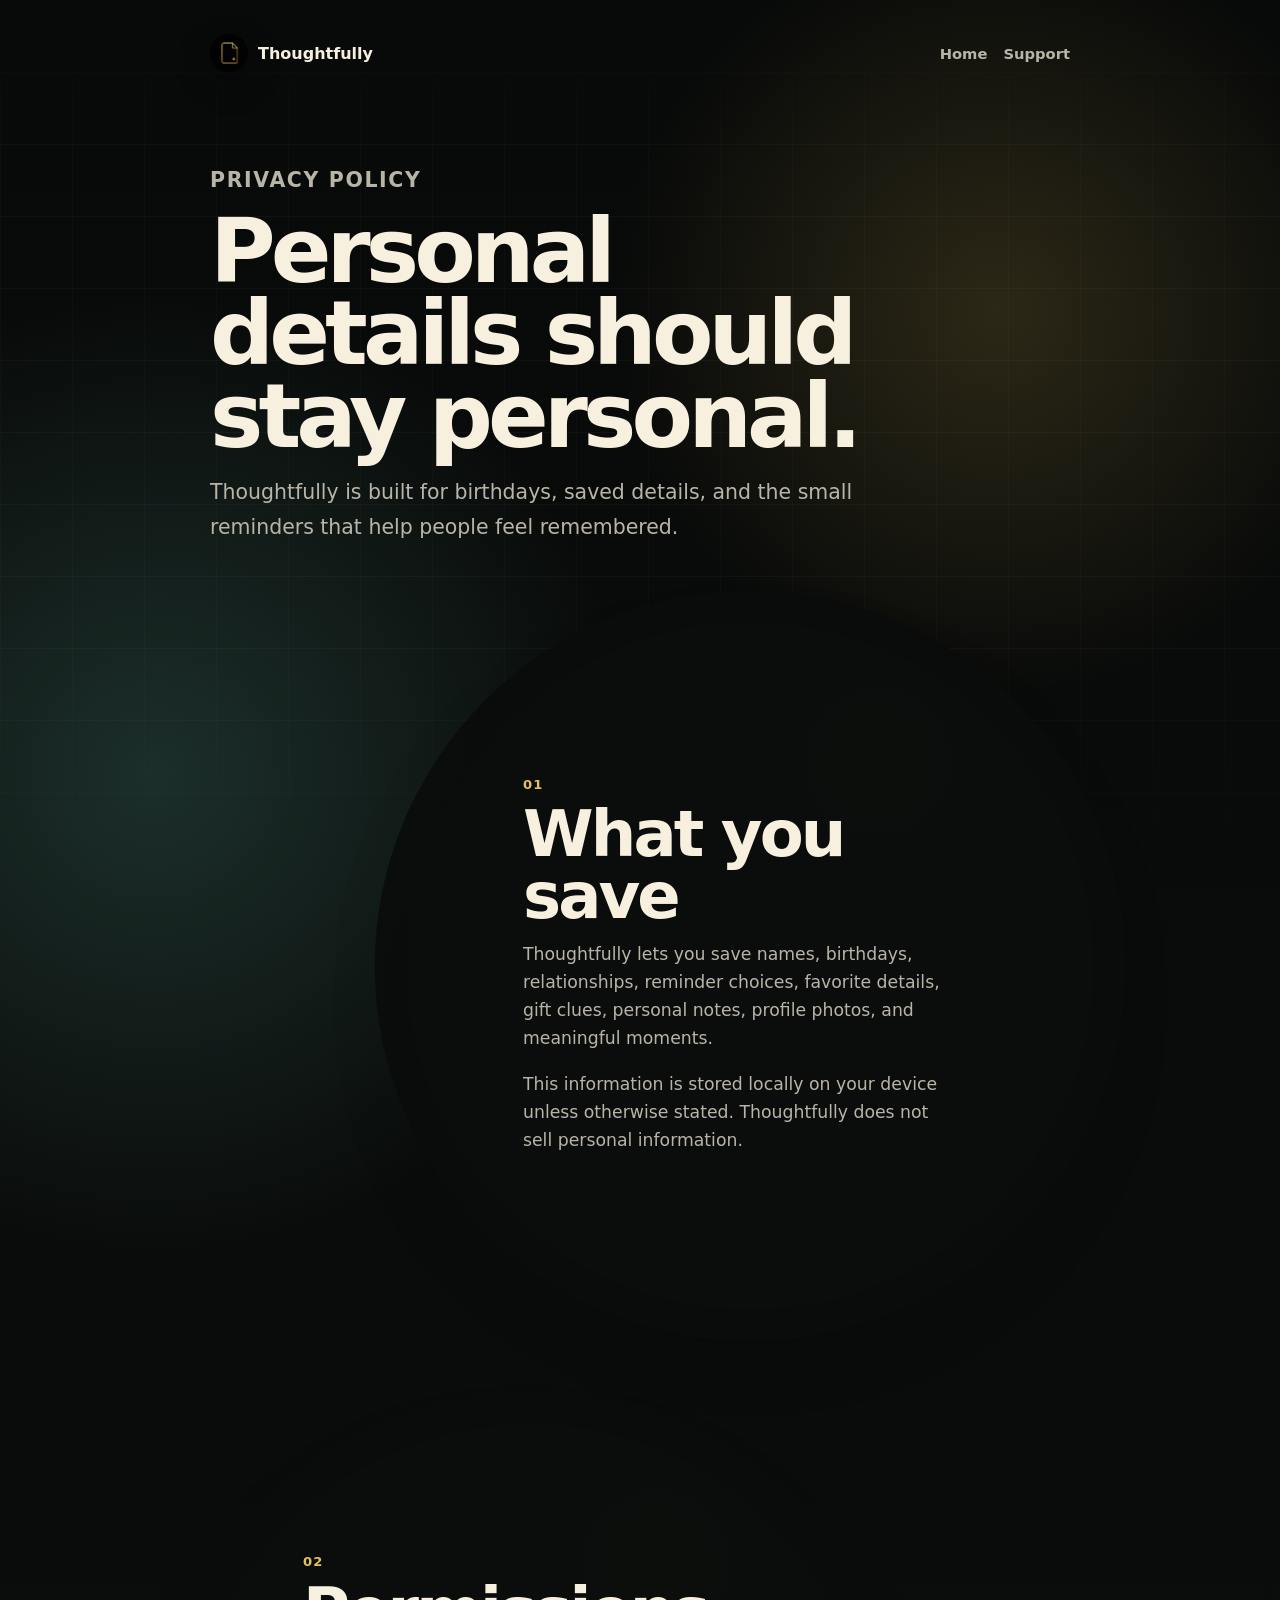
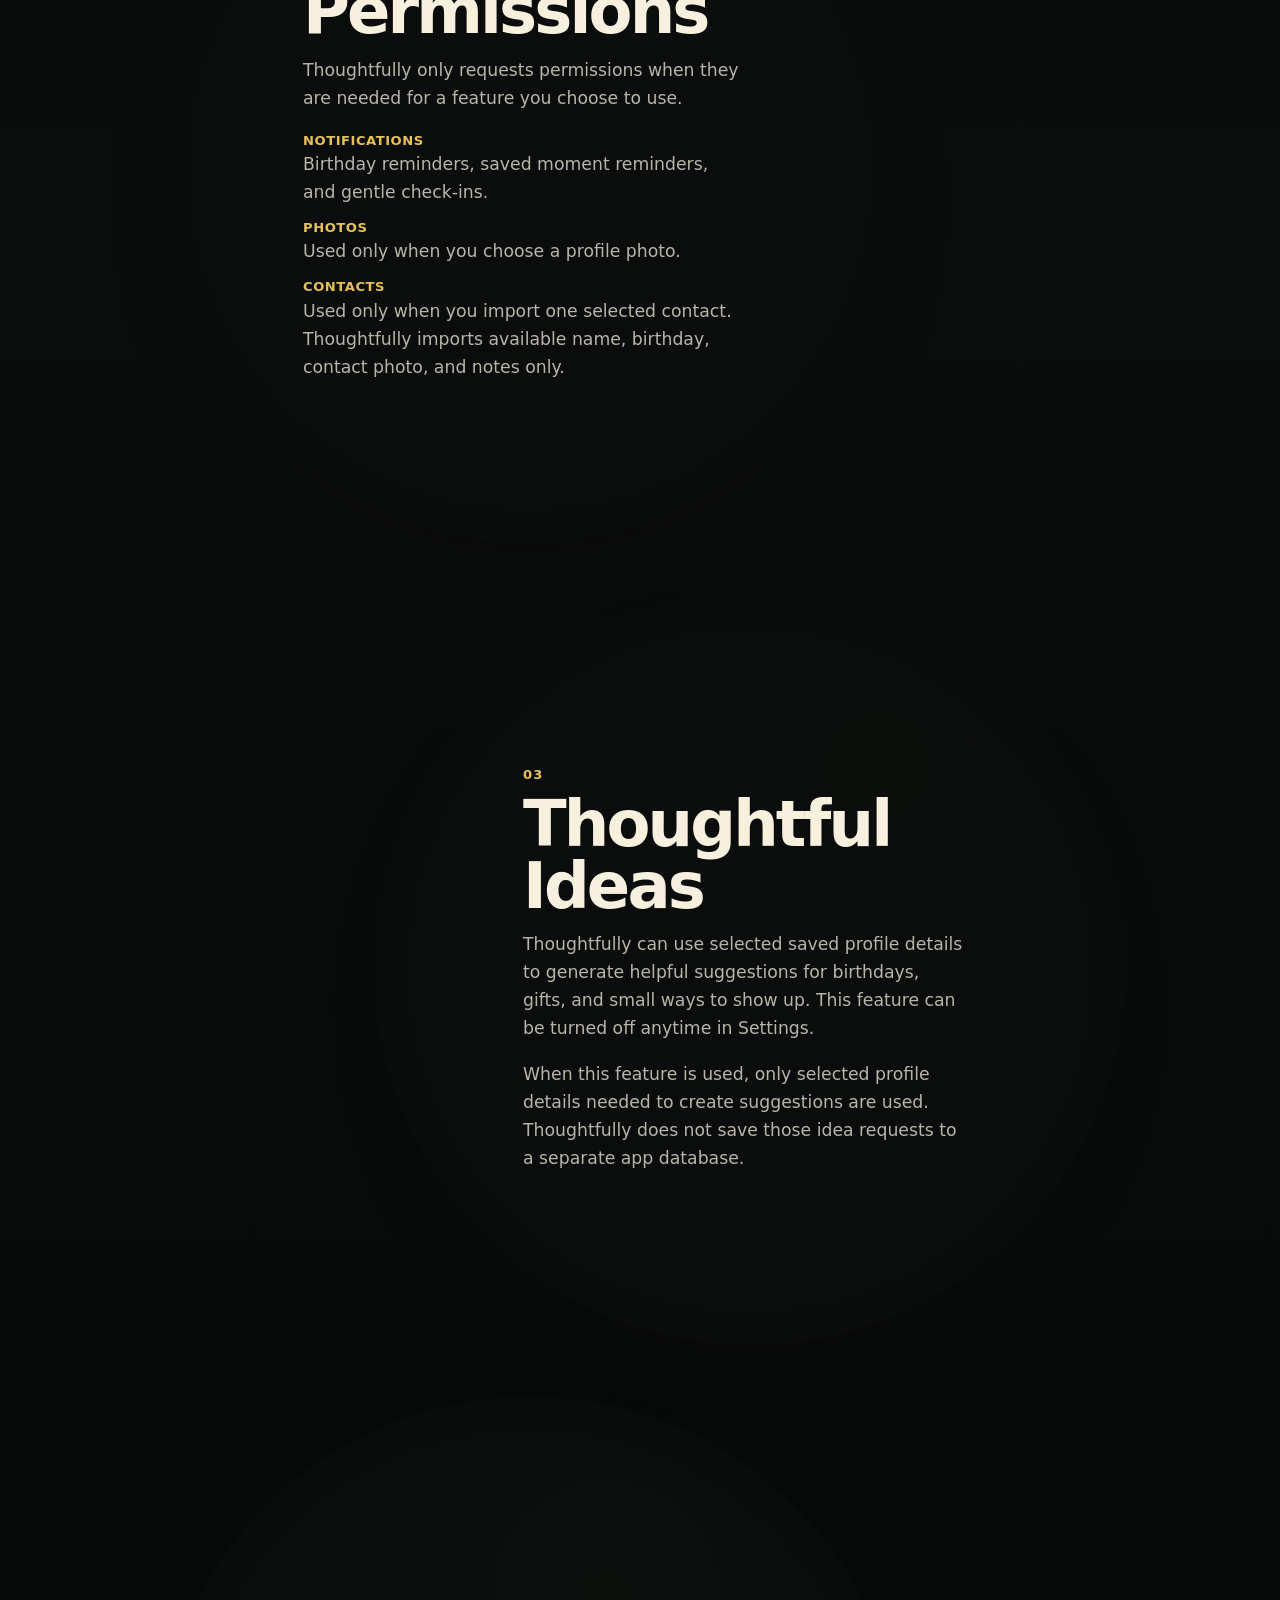
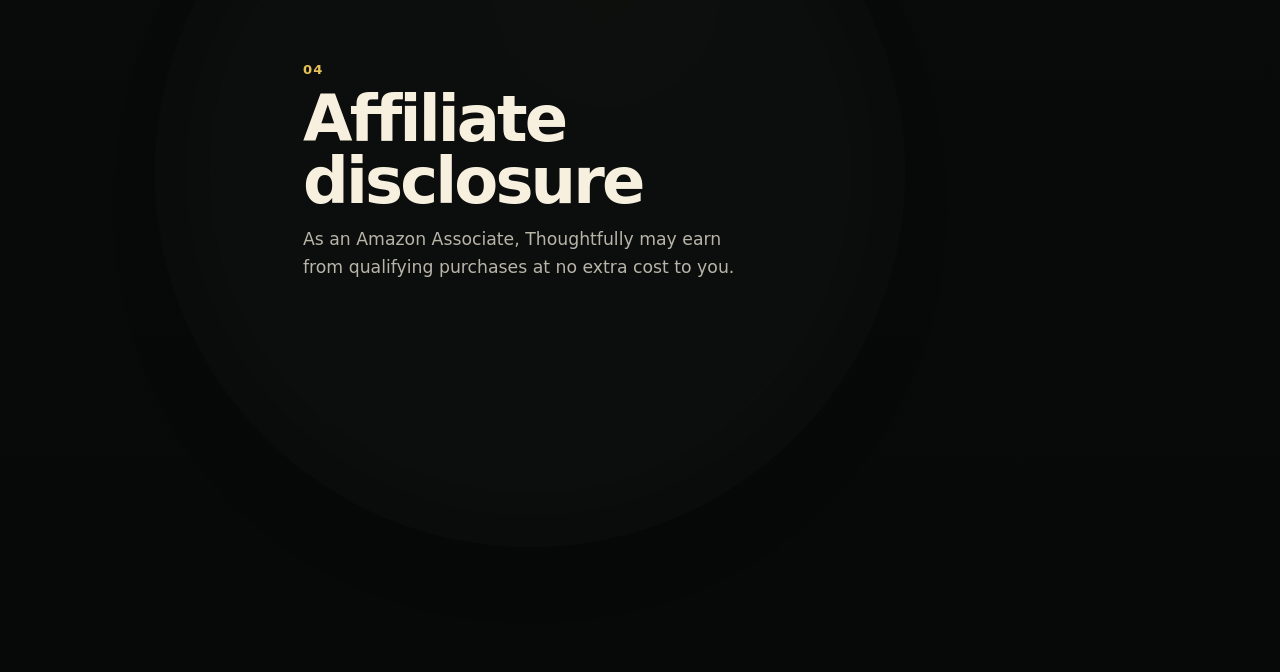
==== commit c243e7e0: "Refine privacy page mobile flow" ====
--- a/privacy.html
+++ b/privacy.html
@@ -52,29 +52,25 @@
             Thoughtfully only requests permissions when they are needed for a
             feature you choose to use.
           </p>
-          <p>
-            Notifications are used for birthday reminders, saved moment
-            reminders, and gentle app reminders. Photos are used only when you
-            choose a profile photo. Contacts are used only when you choose to
-            import one selected contact.
-          </p>
+          <div class="permission-stack">
+            <p>
+              <strong>Notifications</strong>
+              Birthday reminders, saved moment reminders, and gentle check-ins.
+            </p>
+            <p>
+              <strong>Photos</strong>
+              Used only when you choose a profile photo.
+            </p>
+            <p>
+              <strong>Contacts</strong>
+              Used only when you import one selected contact. Thoughtfully
+              imports available name, birthday, contact photo, and notes only.
+            </p>
+          </div>
         </article>
 
         <article class="privacy-bubble">
           <span>03</span>
-          <h2>Contacts stay limited</h2>
-          <p>
-            Thoughtfully only imports available name, birthday, contact photo,
-            and notes for the selected contact.
-          </p>
-          <p>
-            The app does not import phone numbers, email addresses, addresses,
-            company names, or job titles.
-          </p>
-        </article>
-
-        <article class="privacy-bubble">
-          <span>04</span>
           <h2>Thoughtful Ideas</h2>
           <p>
             Thoughtfully can use selected saved profile details to generate
@@ -89,7 +85,7 @@
         </article>
 
         <article class="privacy-bubble disclosure-bubble">
-          <span>05</span>
+          <span>04</span>
           <h2>Affiliate disclosure</h2>
           <p>
             As an Amazon Associate, Thoughtfully may earn from qualifying
@@ -97,14 +93,6 @@
           </p>
         </article>
 
-        <article class="privacy-bubble">
-          <span>06</span>
-          <h2>Contact</h2>
-          <p>
-            For privacy questions, contact:
-            <a href="mailto:wclay1853@gmail.com">wclay1853@gmail.com</a>
-          </p>
-        </article>
       </section>
     </main>
   </body>
--- a/styles.css
+++ b/styles.css
@@ -448,14 +448,16 @@
 
 .privacy-bubble-story {
   display: grid;
-  gap: clamp(24px, 8vw, 96px);
+  gap: clamp(120px, 18vh, 220px);
   padding: 6vh 0 12vh;
 }
 
 .privacy-bubble {
   position: sticky;
   top: 96px;
+  z-index: 1;
   width: min(640px, 100%);
+  aspect-ratio: 1;
   min-height: min(640px, calc(100vw - 32px));
   margin: 0 auto;
   border: 1px solid var(--line);
@@ -466,8 +468,31 @@
   padding: clamp(38px, 8vw, 92px);
   background:
     radial-gradient(circle at 70% 18%, rgba(230, 193, 90, 0.14), transparent 34%),
-    rgba(17, 23, 22, 0.82);
-  box-shadow: 0 34px 90px var(--shadow);
+    rgba(17, 23, 22, 0.96);
+  box-shadow: 0 0 0 24px var(--background), 0 34px 90px var(--shadow);
+}
+
+.privacy-bubble::after {
+  content: "";
+  position: absolute;
+  inset: -16px;
+  z-index: -1;
+  border-radius: inherit;
+  background: var(--background);
+  opacity: 0.96;
+  transform: scale(1.12);
+}
+
+.privacy-bubble:nth-child(2) {
+  z-index: 2;
+}
+
+.privacy-bubble:nth-child(3) {
+  z-index: 3;
+}
+
+.privacy-bubble:nth-child(4) {
+  z-index: 4;
 }
 
 .privacy-bubble:nth-child(even) {
@@ -505,6 +530,24 @@
   margin-bottom: 0;
 }
 
+.permission-stack {
+  display: grid;
+  gap: 10px;
+}
+
+.permission-stack p {
+  margin-bottom: 0;
+}
+
+.permission-stack strong {
+  display: block;
+  color: var(--gold);
+  font-size: 0.82rem;
+  font-weight: 900;
+  letter-spacing: 0.04em;
+  text-transform: uppercase;
+}
+
 .privacy-bubble a {
   color: var(--gold);
   font-weight: 900;
@@ -513,7 +556,7 @@
 .disclosure-bubble {
   background:
     radial-gradient(circle at 62% 22%, rgba(230, 193, 90, 0.2), transparent 36%),
-    rgba(30, 51, 46, 0.84);
+    rgba(30, 51, 46, 0.96);
 }
 
 .document-card,
@@ -612,8 +655,8 @@
   .privacy-bubble,
   .privacy-bubble:nth-child(even),
   .privacy-bubble:nth-child(odd) {
-    position: relative;
-    top: auto;
+    position: sticky;
+    top: 74px;
     margin: 0 auto;
   }
 }
@@ -643,8 +686,39 @@
   }
 
   .privacy-bubble {
-    min-height: auto;
-    border-radius: 42px;
-    padding: 32px 24px;
-  }
-}
+    width: min(calc(100vw - 28px), 430px);
+    height: min(calc(100vw - 28px), 430px);
+    min-height: unset;
+    aspect-ratio: 1;
+    border-radius: 999px;
+    padding: clamp(28px, 7vw, 42px);
+    overflow: hidden;
+  }
+
+  .privacy-bubble::after {
+    inset: -28px;
+    opacity: 1;
+  }
+
+  .privacy-bubble {
+    box-shadow: 0 0 0 34px var(--background), 0 28px 72px var(--shadow);
+  }
+
+  .privacy-bubble h2 {
+    font-size: clamp(1.72rem, 7vw, 2.7rem);
+    margin-bottom: 10px;
+  }
+
+  .privacy-bubble p {
+    font-size: clamp(0.76rem, 3.45vw, 0.92rem);
+    line-height: 1.34;
+  }
+
+  .permission-stack {
+    gap: 6px;
+  }
+
+  .permission-stack strong {
+    font-size: clamp(0.62rem, 2.9vw, 0.72rem);
+  }
+}
